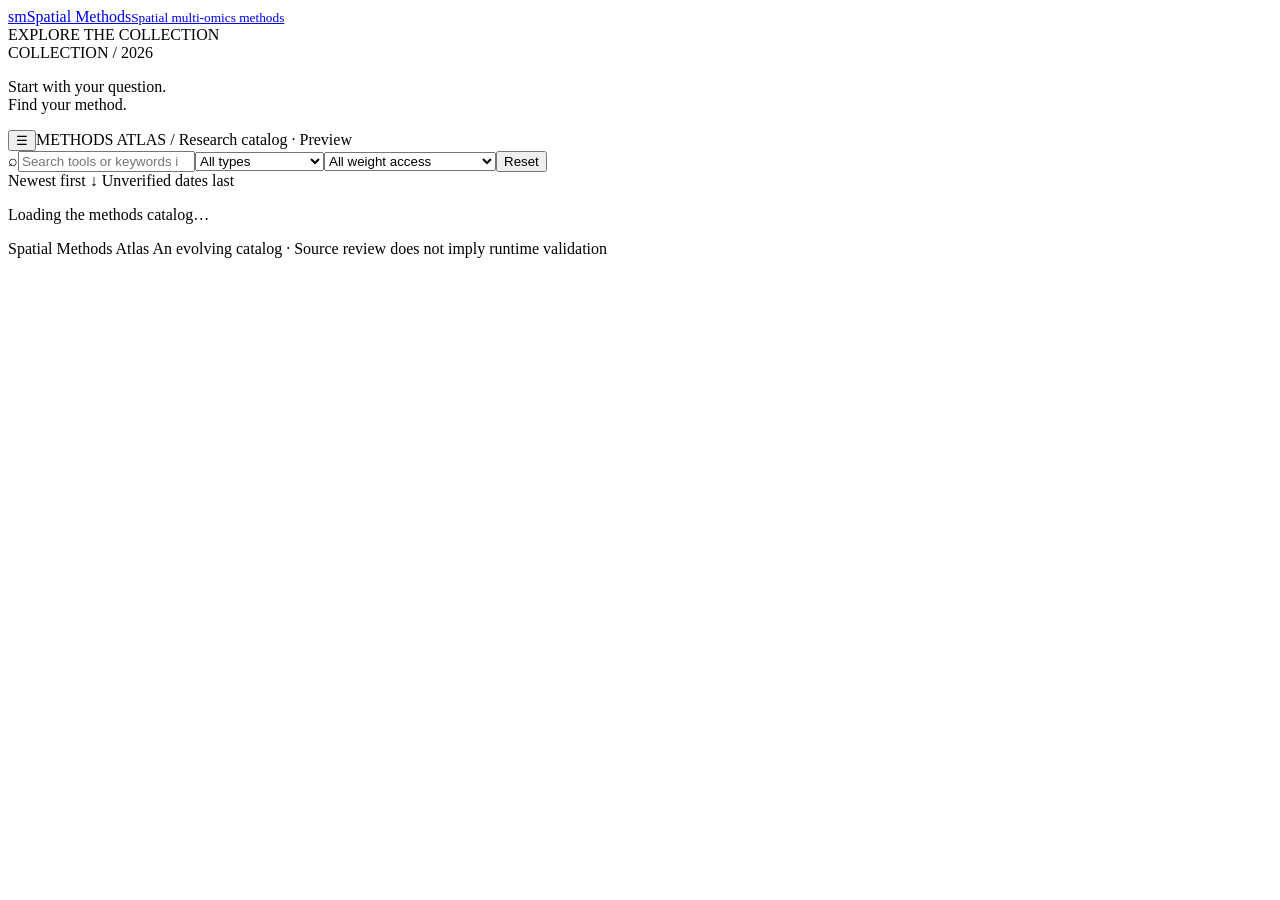
==== index.html @ 0f627b24 "Publish Spatial Methods Atlas" ====
<!doctype html><html lang="en"><head><meta charset="utf-8"><meta name="viewport" content="width=device-width,initial-scale=1"><title>Spatial Methods Atlas</title><meta name="description" content="Explore spatial multi-omics tools and foundation models by analysis task."><link rel="icon" href="/spatial-methods-atlas-site/assets/favicon.svg"><link rel="stylesheet" href="/spatial-methods-atlas-site/assets/style.css"><script defer src="/spatial-methods-atlas-site/assets/app.js"></script><meta property="og:title" content="Spatial Methods Atlas"><meta property="og:description" content="Explore spatial multi-omics methods, tools and foundation models."><meta property="og:image" content="https://huxii2017.github.io/spatial-methods-atlas-site/assets/og.png"><meta name="twitter:card" content="summary_large_image"><meta name="twitter:title" content="Spatial Methods Atlas"><meta name="twitter:description" content="Explore spatial multi-omics methods, tools and foundation models."><meta name="twitter:image" content="https://huxii2017.github.io/spatial-methods-atlas-site/assets/og.png"></head><body><aside id="sidebar"><a class="brand" href="/spatial-methods-atlas-site/tools/foundations/"><span class="brand-mark">s<span>m</span></span><span>Spatial Methods<small>Spatial multi-omics methods</small></span></a><div class="nav-label">EXPLORE THE COLLECTION</div><nav id="modules" aria-label="Categories"></nav><div class="sidebar-bottom"><span class="mini-label">COLLECTION / 2026</span><p>Start with your question.<br>Find your method.</p><span id="total"></span></div></aside><div class="workspace"><header class="topbar"><button id="menu" aria-label="Toggle category navigation" aria-expanded="false">☰</button><span>METHODS ATLAS <span class="slash">/</span> <span id="breadcrumb"></span></span><span class="preview-badge">Research catalog · Preview</span></header><main id="main"><div id="heading"></div><div class="toolbar"><label class="search"><span aria-hidden="true">⌕</span><input id="search" type="search" placeholder="Search tools or keywords in this category…" aria-label="Search this category"></label><select id="kind" aria-label="Entry type"><option value="">All types</option><option value="foundation_model">Foundation model</option><option value="method">Method</option><option value="toolkit">Toolkit</option><option value="workflow">Workflow</option><option value="component">Component</option></select><select id="access" aria-label="Weight access"><option value="">All weight access</option><option value="direct">Direct access</option><option value="gated">Approval / terms required</option><option value="unknown">Unverified</option></select><button id="reset">Reset</button></div><div class="contents" id="sections" aria-label="On this page"></div><div class="results-bar"><span id="result-count" aria-live="polite"></span><span>Newest first ↓ <span class="muted">Unverified dates last</span></span></div><div id="cards"><p>Loading the methods catalog…</p></div><footer>Spatial Methods Atlas <span>An evolving catalog · Source review does not imply runtime validation</span></footer></main></div><dialog id="detail"><button class="close" aria-label="Close details">×</button><div id="detail-content"></div></dialog></body></html>
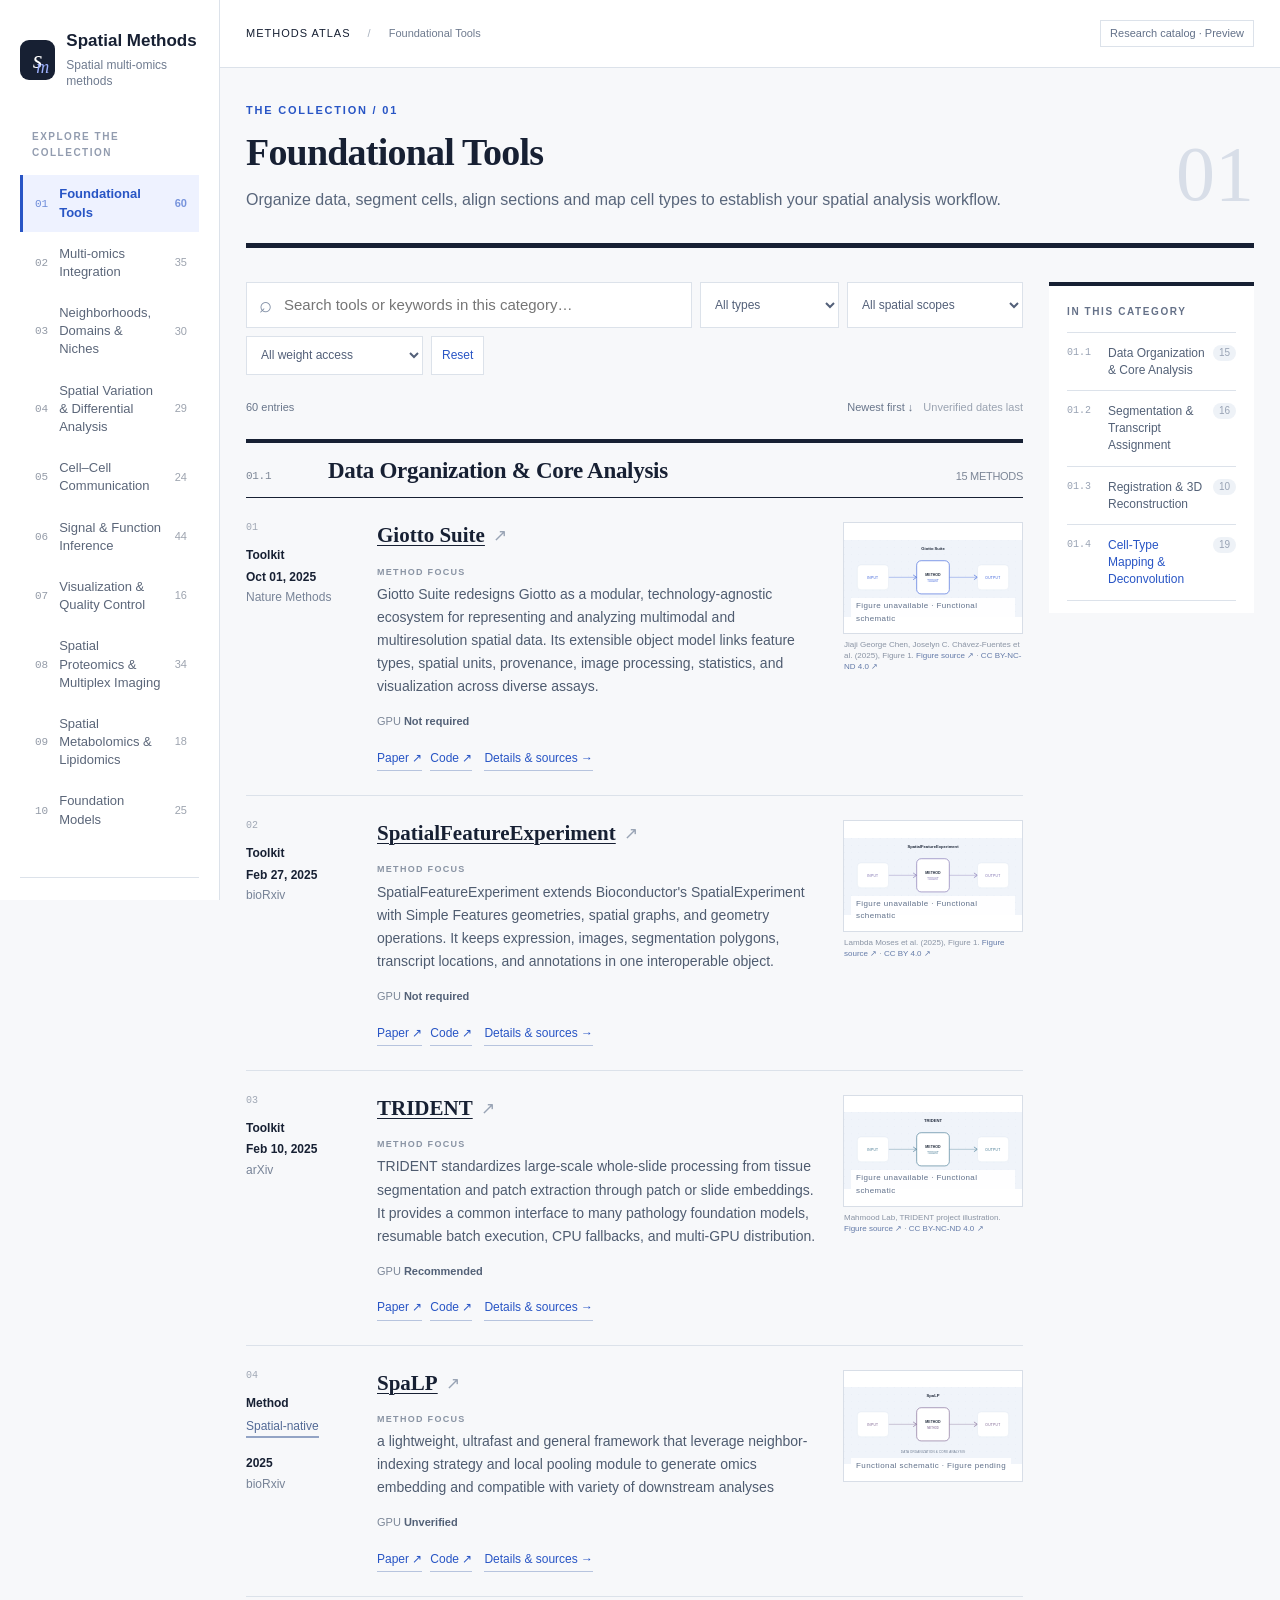
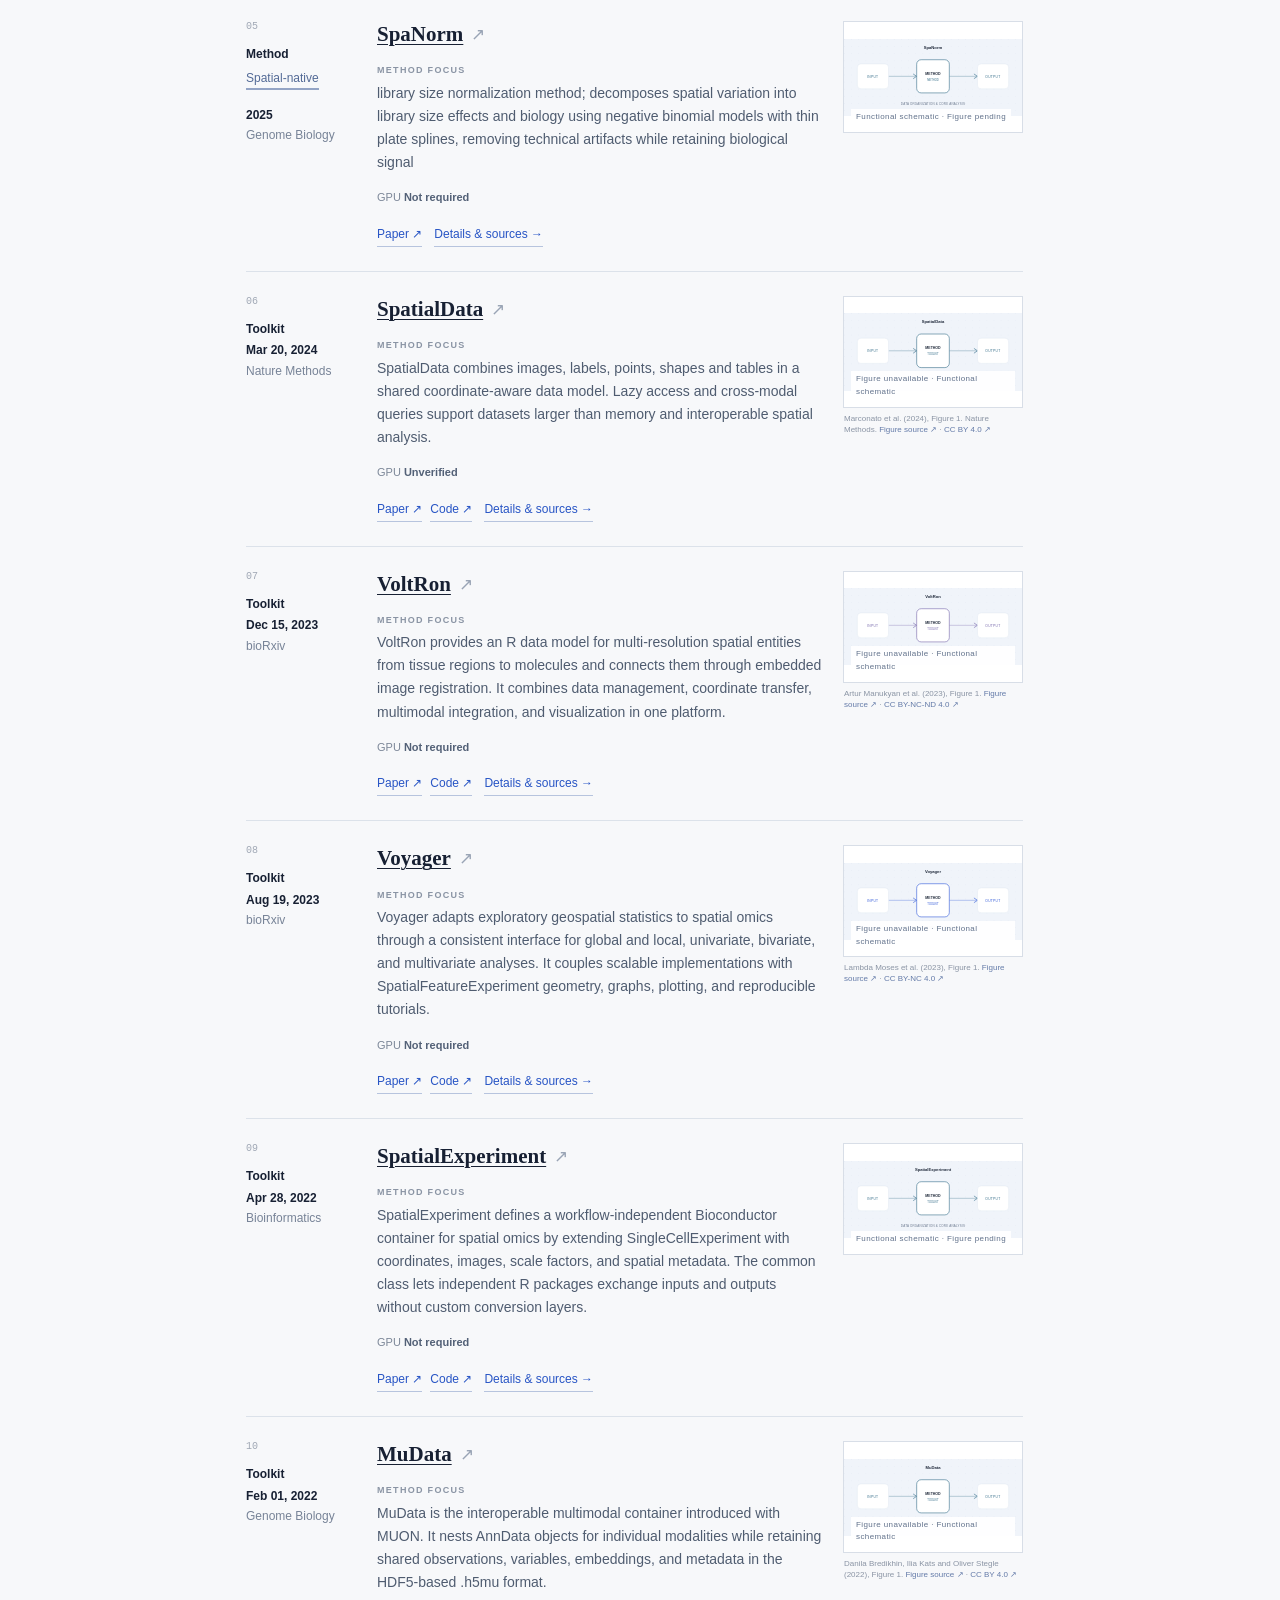
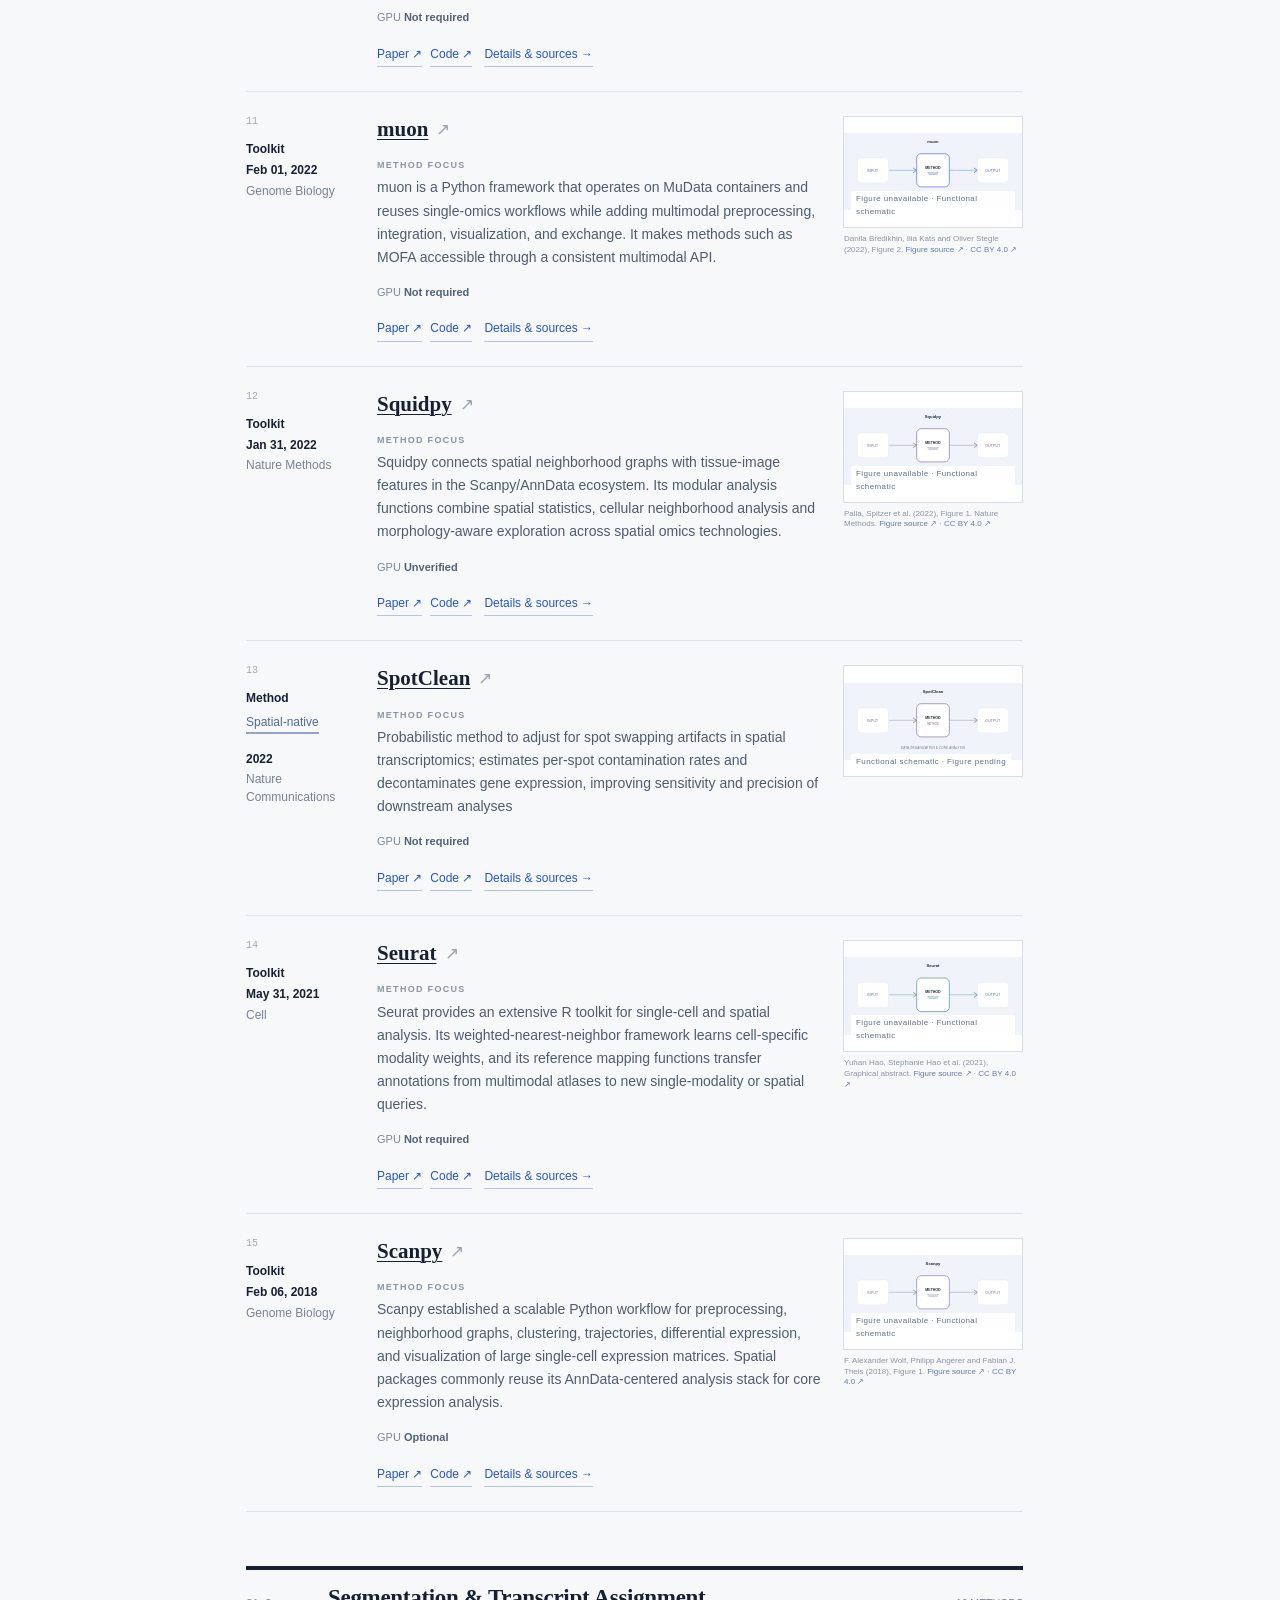
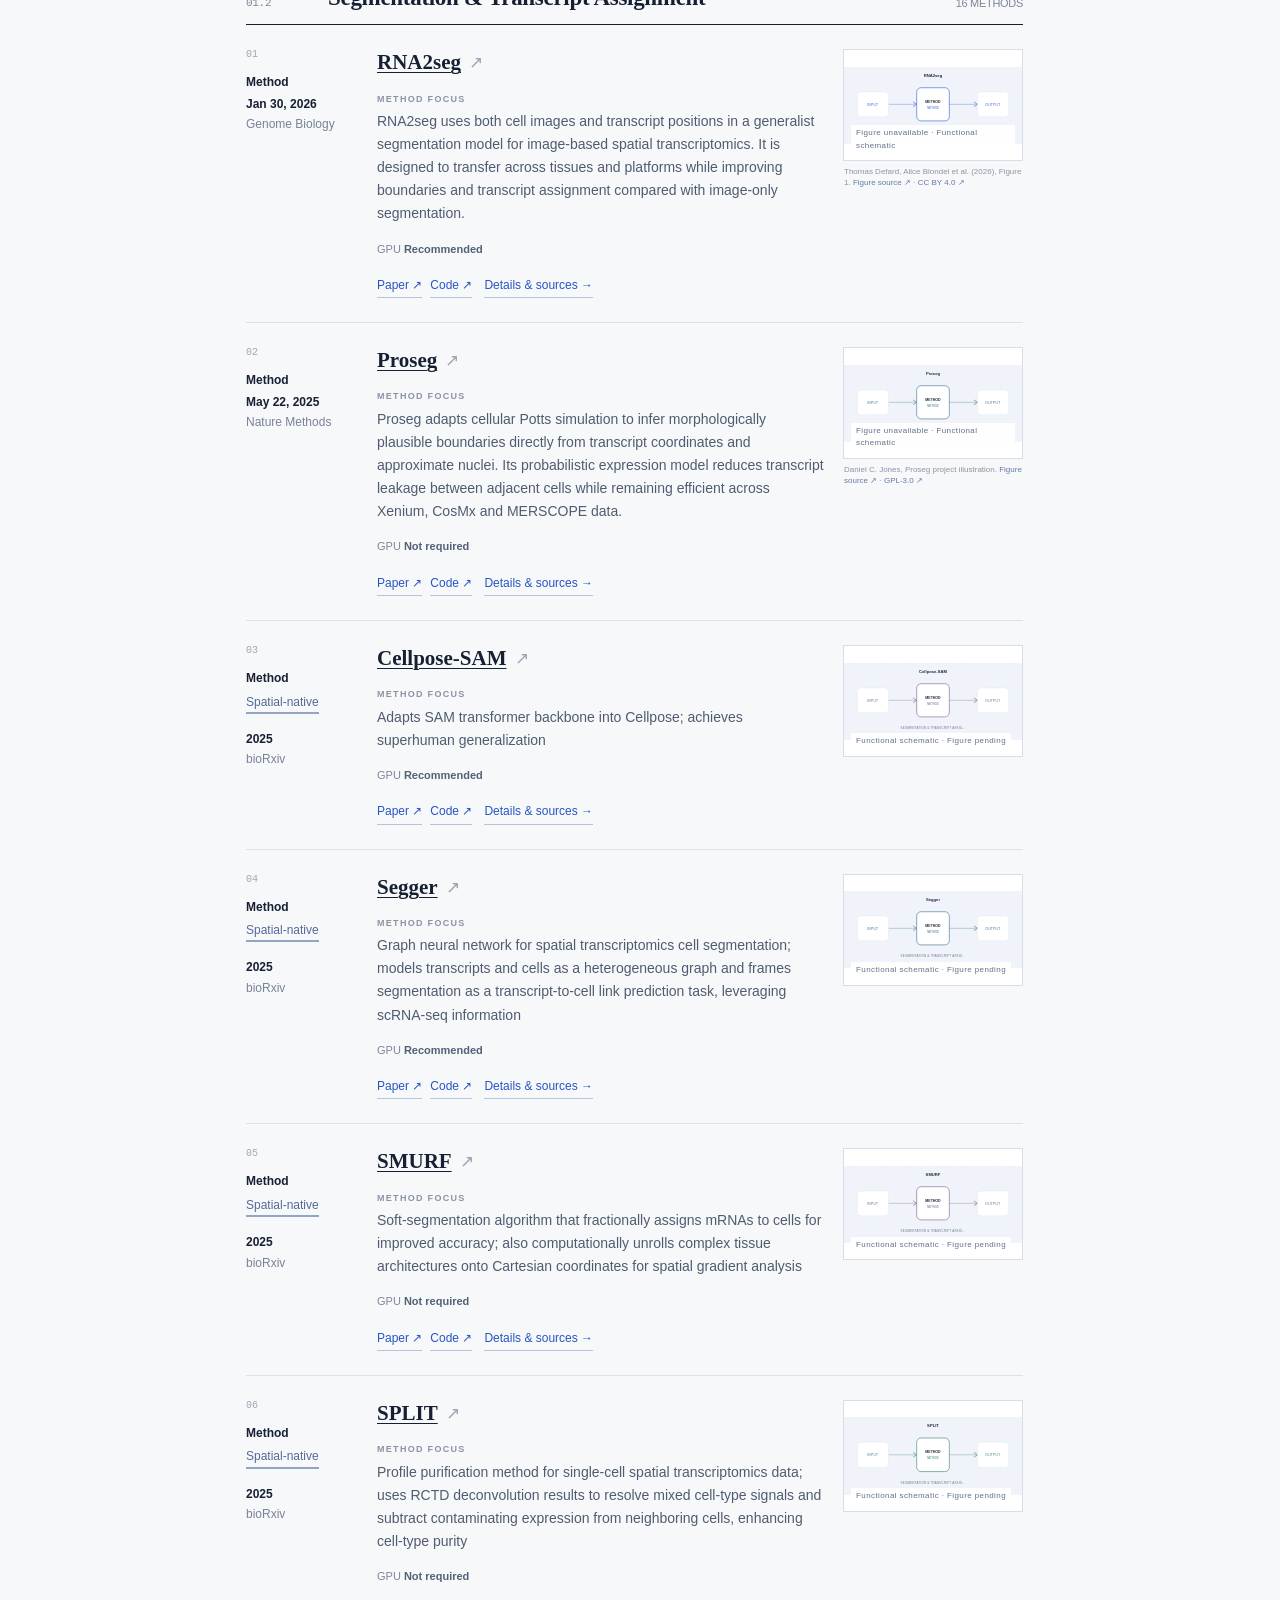
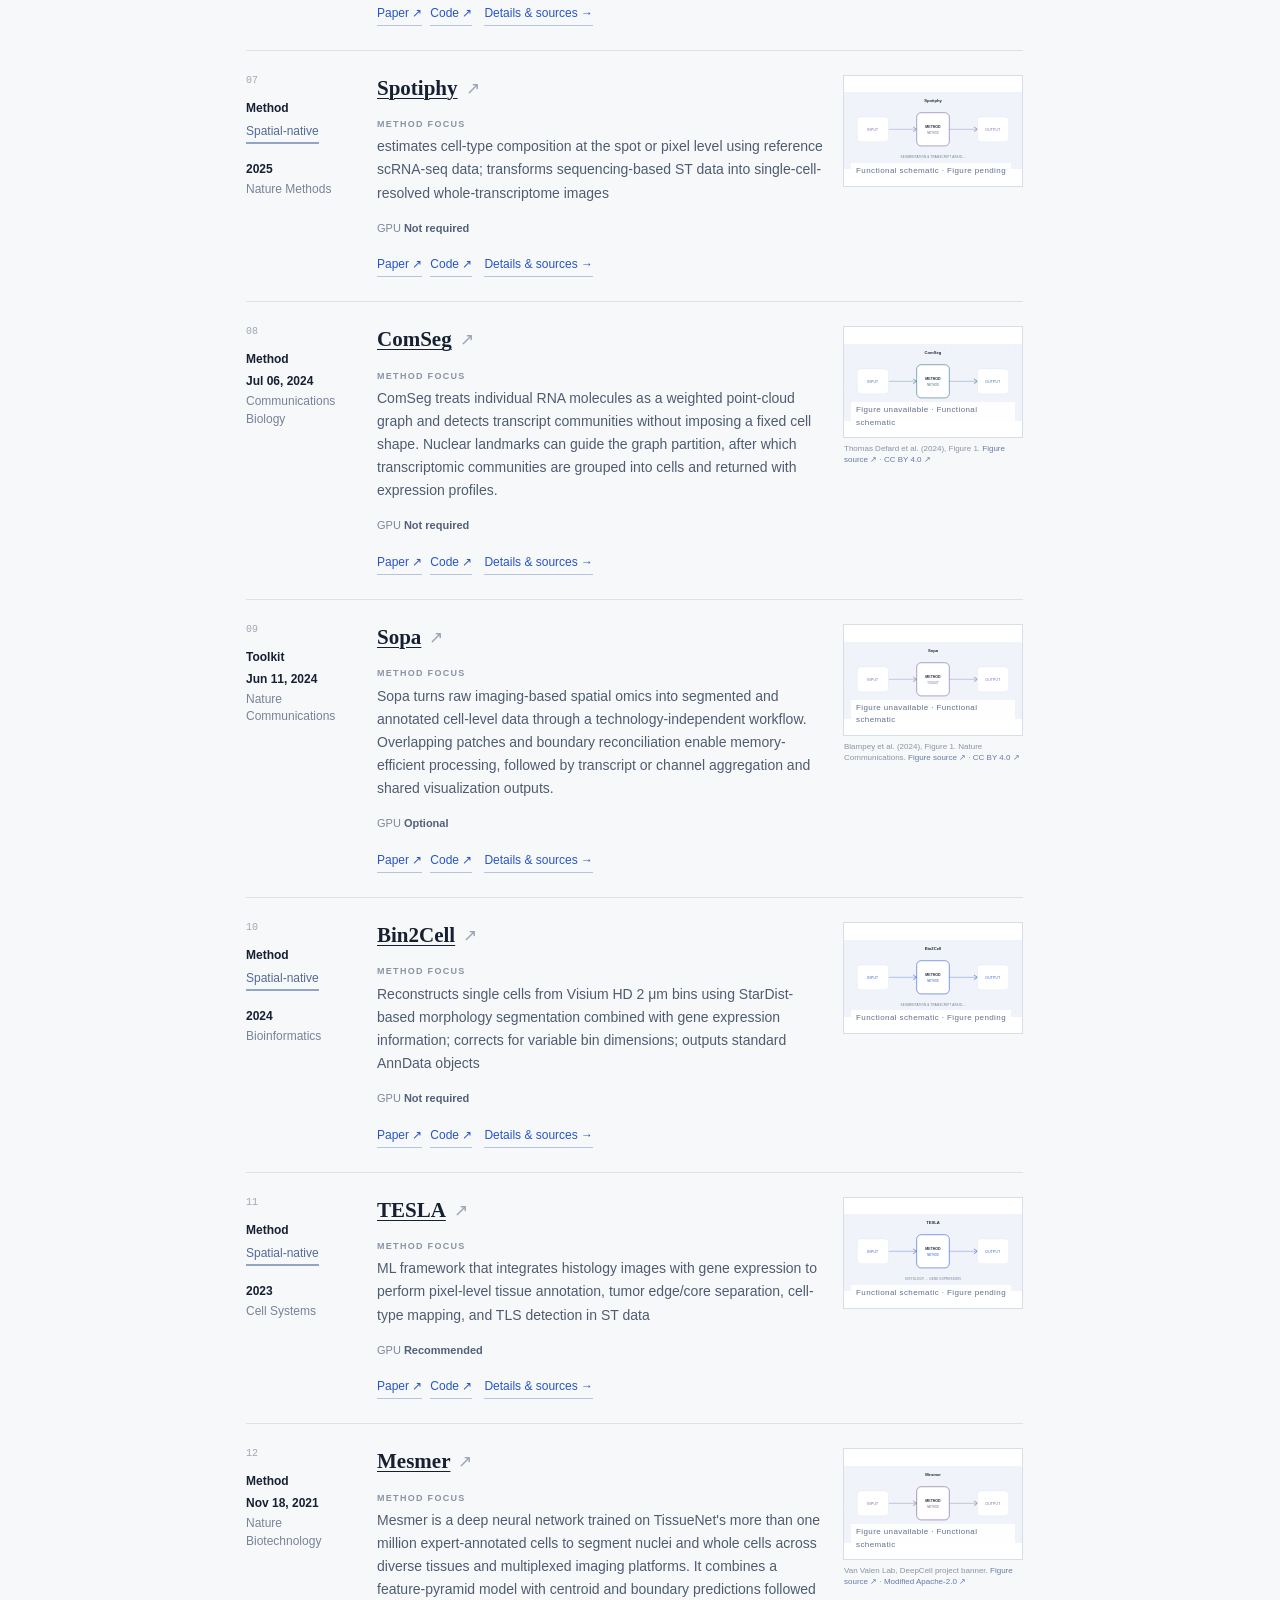
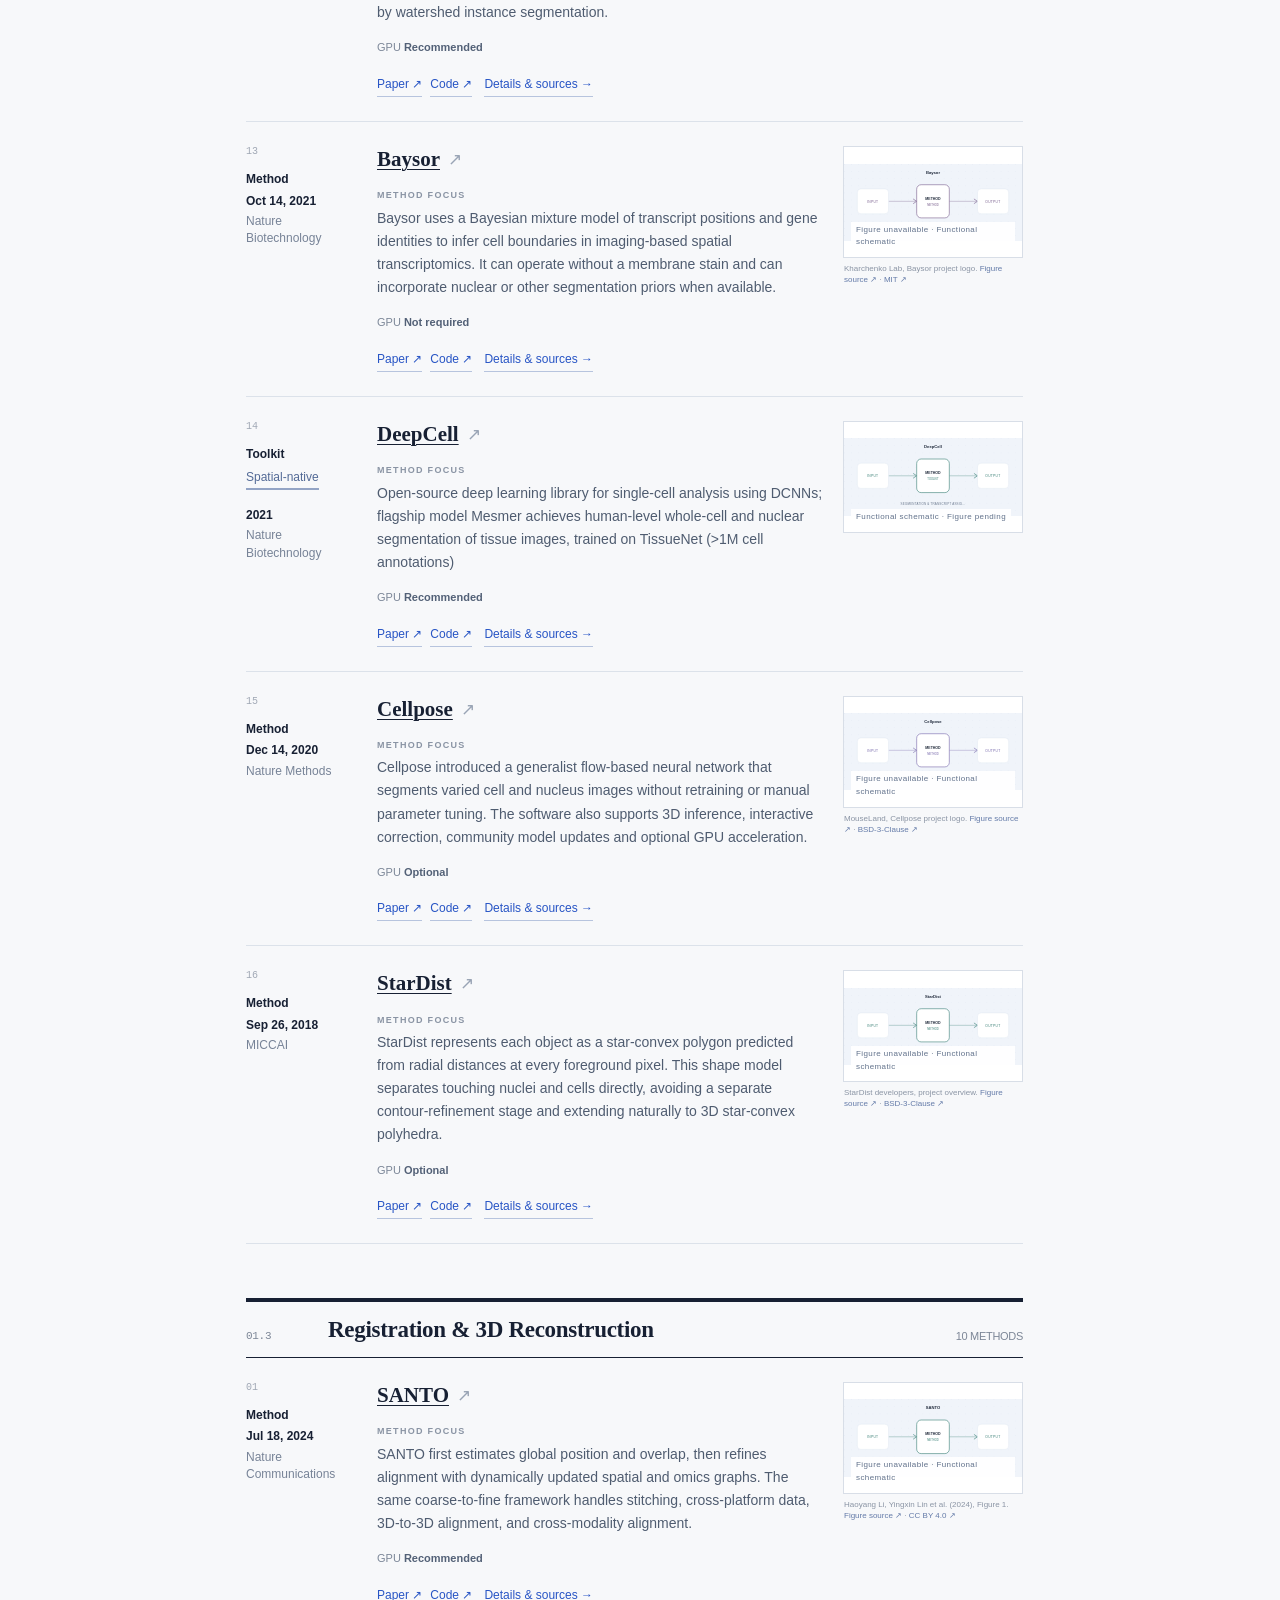
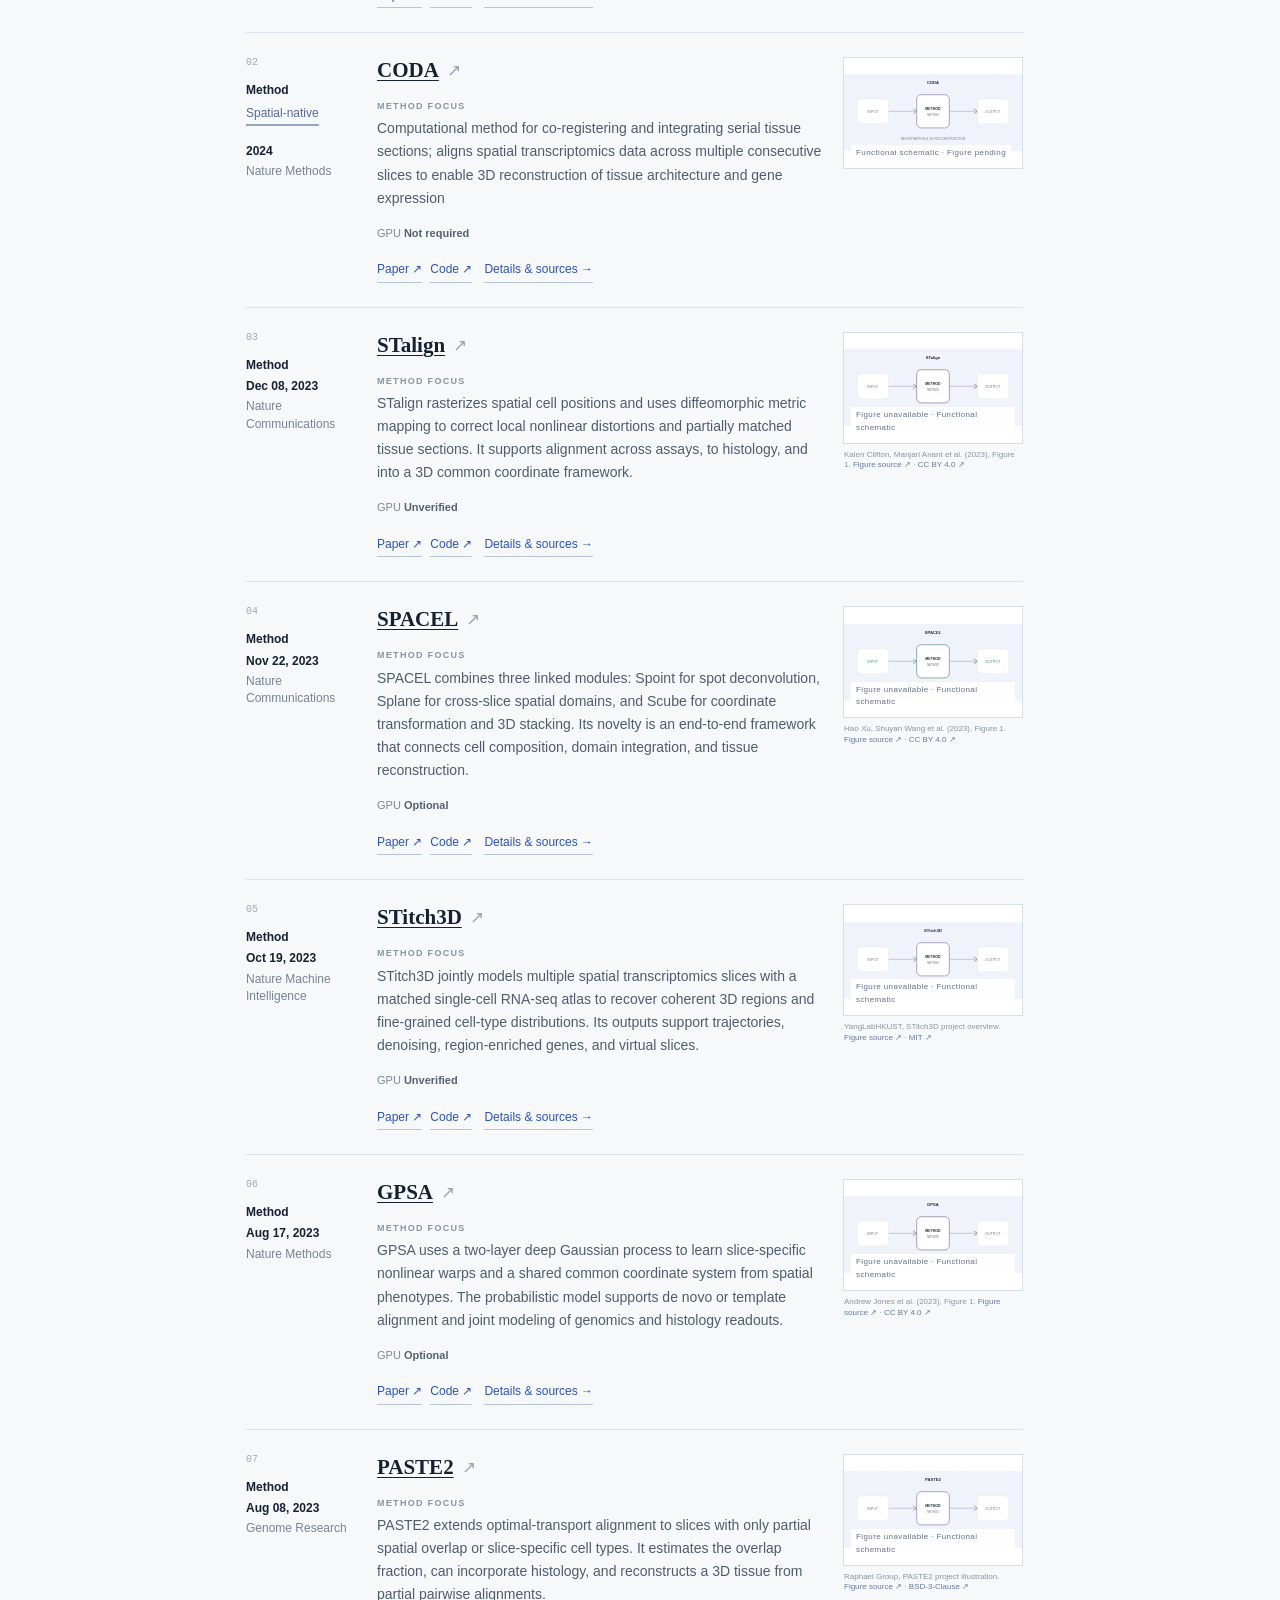
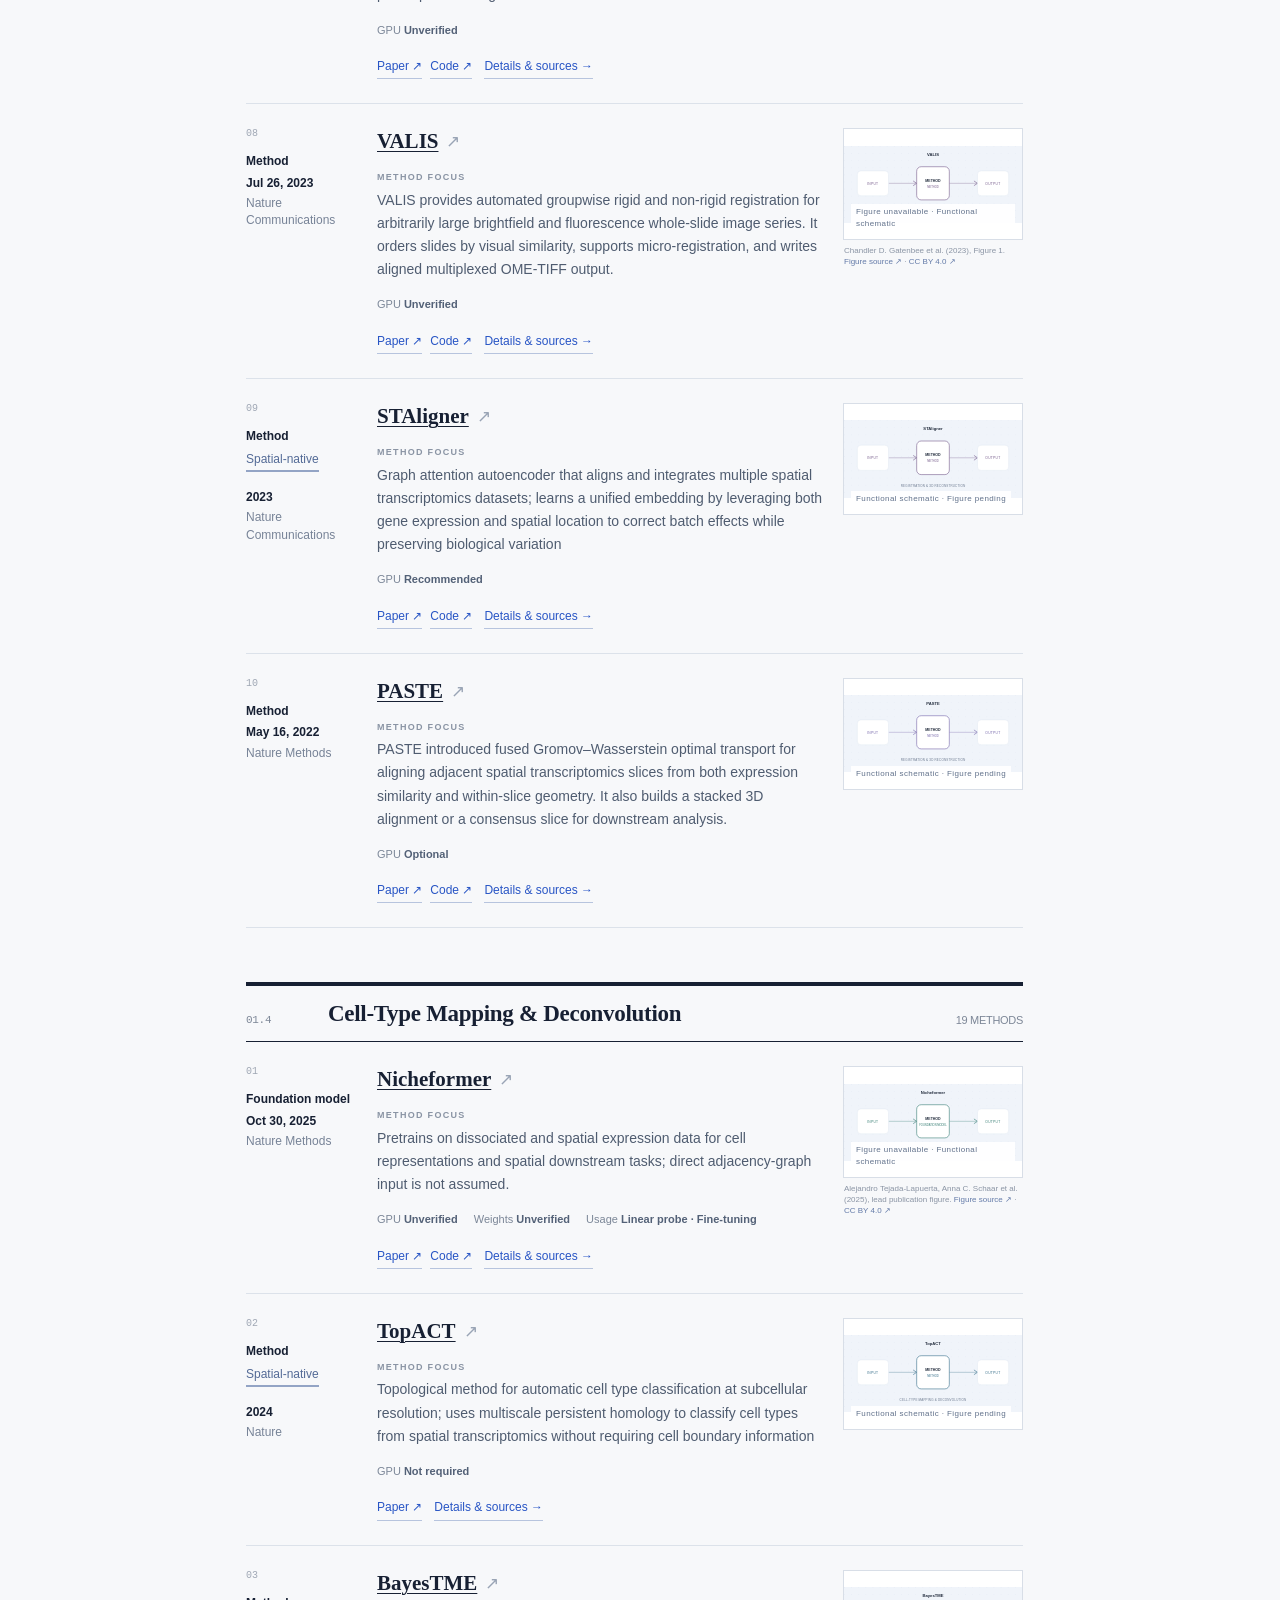
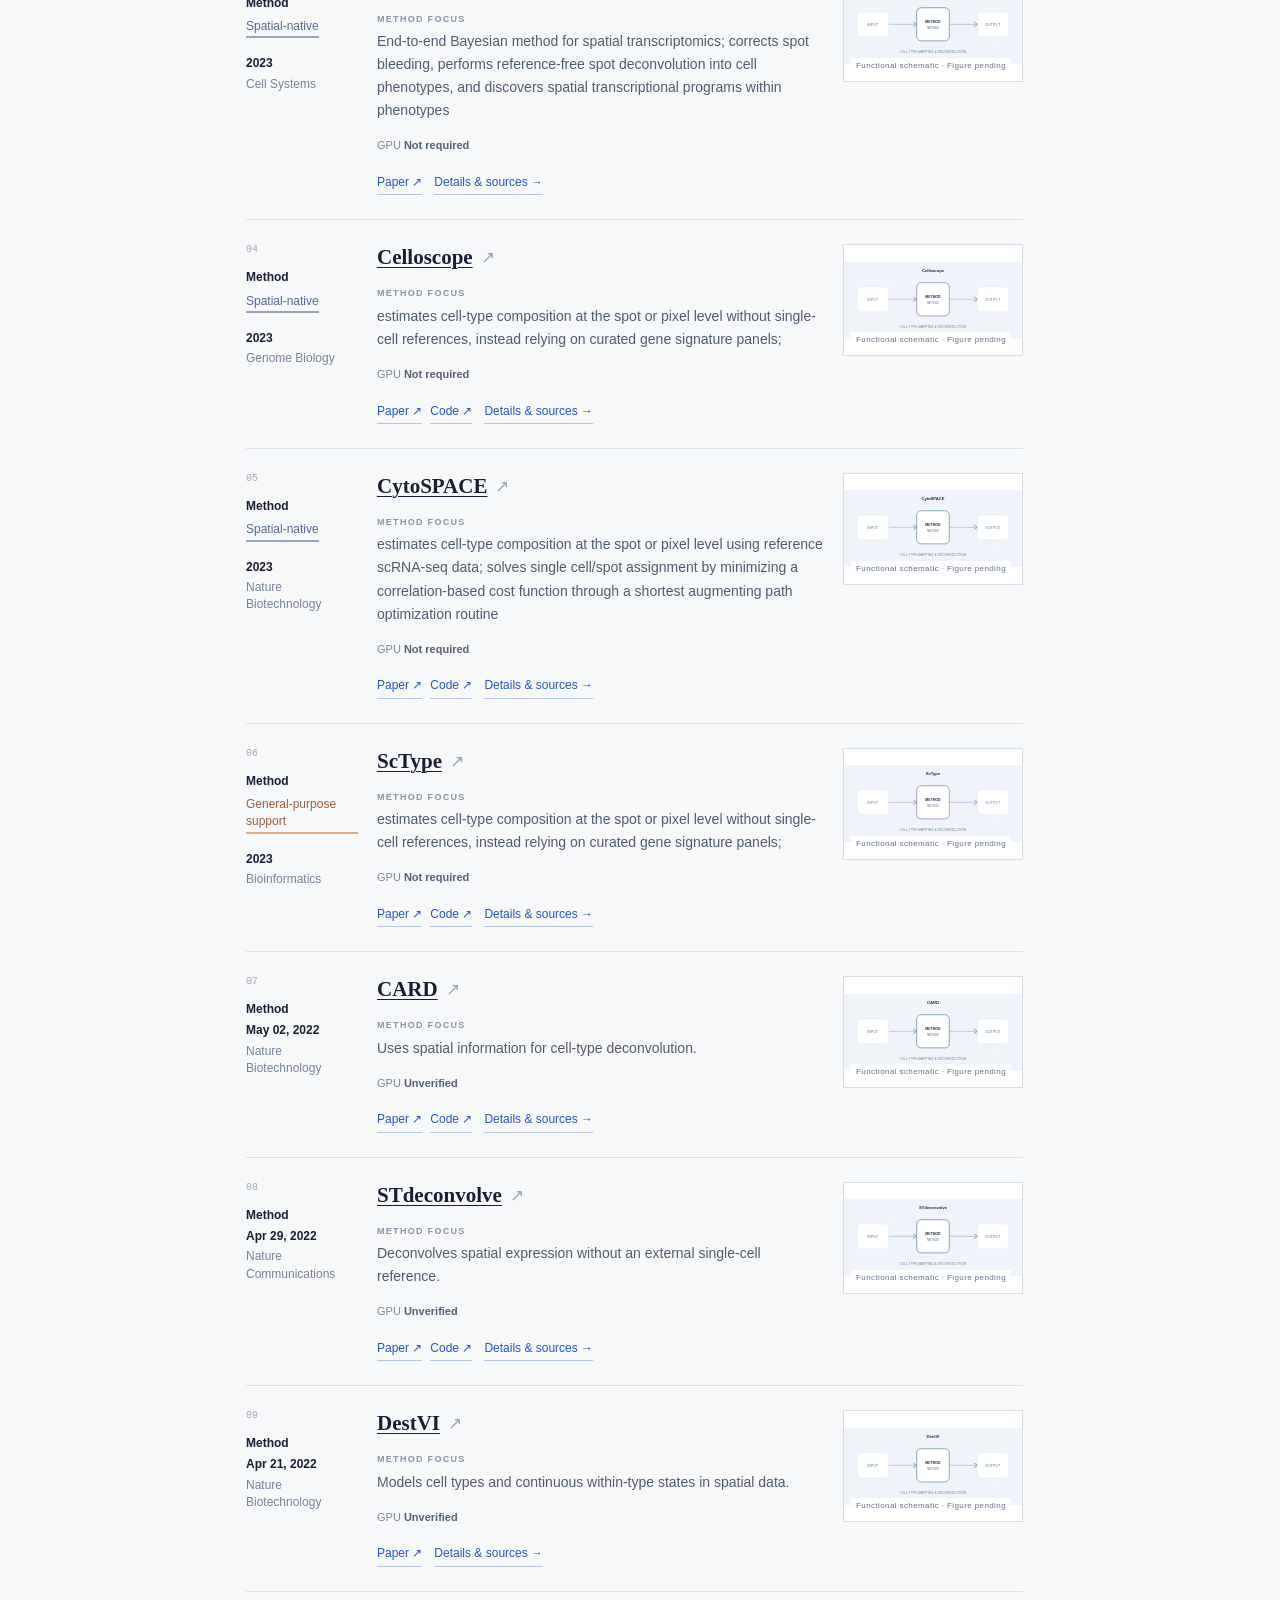
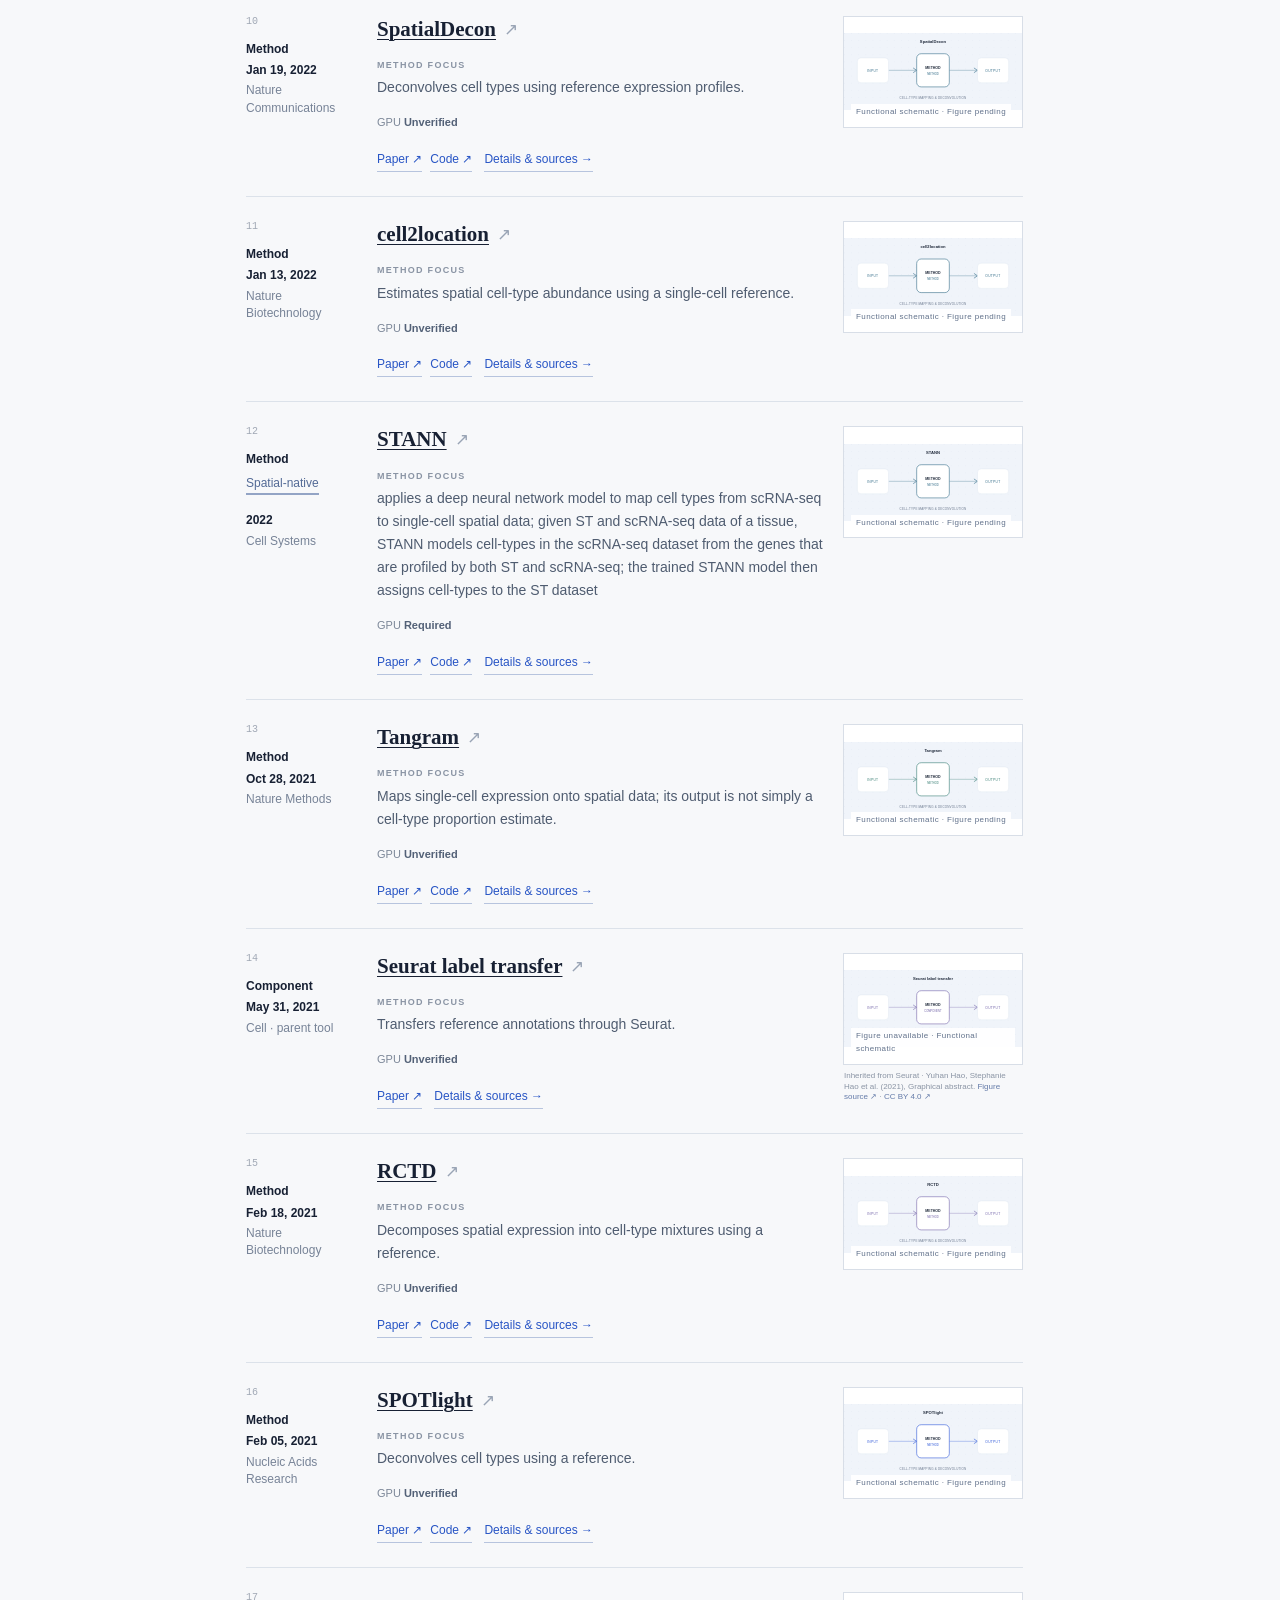
==== commit 013588d5: "Update generated methods atlas" ====
--- a/index.html
+++ b/index.html
@@ -1 +1,63 @@
-<!doctype html><html lang="en"><head><meta charset="utf-8"><meta name="viewport" content="width=device-width,initial-scale=1"><title>Spatial Methods Atlas</title><meta name="description" content="Explore spatial multi-omics tools and foundation models by analysis task."><link rel="icon" href="/spatial-methods-atlas-site/assets/favicon.svg"><link rel="stylesheet" href="/spatial-methods-atlas-site/assets/style.css"><script defer src="/spatial-methods-atlas-site/assets/app.js"></script><meta property="og:title" content="Spatial Methods Atlas"><meta property="og:description" content="Explore spatial multi-omics methods, tools and foundation models."><meta property="og:image" content="https://huxii2017.github.io/spatial-methods-atlas-site/assets/og.png"><meta name="twitter:card" content="summary_large_image"><meta name="twitter:title" content="Spatial Methods Atlas"><meta name="twitter:description" content="Explore spatial multi-omics methods, tools and foundation models."><meta name="twitter:image" content="https://huxii2017.github.io/spatial-methods-atlas-site/assets/og.png"></head><body><aside id="sidebar"><a class="brand" href="/spatial-methods-atlas-site/tools/foundations/"><span class="brand-mark">s<span>m</span></span><span>Spatial Methods<small>Spatial multi-omics methods</small></span></a><div class="nav-label">EXPLORE THE COLLECTION</div><nav id="modules" aria-label="Categories"></nav><div class="sidebar-bottom"><span class="mini-label">COLLECTION / 2026</span><p>Start with your question.<br>Find your method.</p><span id="total"></span></div></aside><div class="workspace"><header class="topbar"><button id="menu" aria-label="Toggle category navigation" aria-expanded="false">☰</button><span>METHODS ATLAS <span class="slash">/</span> <span id="breadcrumb"></span></span><span class="preview-badge">Research catalog · Preview</span></header><main id="main"><div id="heading"></div><div class="toolbar"><label class="search"><span aria-hidden="true">⌕</span><input id="search" type="search" placeholder="Search tools or keywords in this category…" aria-label="Search this category"></label><select id="kind" aria-label="Entry type"><option value="">All types</option><option value="foundation_model">Foundation model</option><option value="method">Method</option><option value="toolkit">Toolkit</option><option value="workflow">Workflow</option><option value="component">Component</option></select><select id="access" aria-label="Weight access"><option value="">All weight access</option><option value="direct">Direct access</option><option value="gated">Approval / terms required</option><option value="unknown">Unverified</option></select><button id="reset">Reset</button></div><div class="contents" id="sections" aria-label="On this page"></div><div class="results-bar"><span id="result-count" aria-live="polite"></span><span>Newest first ↓ <span class="muted">Unverified dates last</span></span></div><div id="cards"><p>Loading the methods catalog…</p></div><footer>Spatial Methods Atlas <span>An evolving catalog · Source review does not imply runtime validation</span></footer></main></div><dialog id="detail"><button class="close" aria-label="Close details">×</button><div id="detail-content"></div></dialog></body></html>
+<!doctype html>
+<html lang="en">
+<head>
+  <meta charset="utf-8">
+  <meta name="viewport" content="width=device-width,initial-scale=1">
+  <title>Spatial Methods Atlas</title>
+  <meta name="description" content="Explore spatial multi-omics tools and foundation models by analysis task.">
+  <link rel="icon" href="/assets/favicon.svg">
+  <link rel="stylesheet" href="/assets/style.css">
+  <script defer src="/assets/app.js"></script>
+  <meta property="og:title" content="Spatial Methods Atlas">
+  <meta property="og:description" content="Explore spatial multi-omics methods, tools and foundation models.">
+  <meta property="og:image" content="https://spatial-methods-atlas.huxii2017.chatgpt.site/assets/og.png">
+  <meta name="twitter:card" content="summary_large_image">
+  <meta name="twitter:title" content="Spatial Methods Atlas">
+  <meta name="twitter:description" content="Explore spatial multi-omics methods, tools and foundation models.">
+  <meta name="twitter:image" content="https://spatial-methods-atlas.huxii2017.chatgpt.site/assets/og.png">
+</head>
+<body>
+  <aside id="sidebar">
+    <a class="brand" href="/tools/foundations/">
+      <span class="brand-mark">s<span>m</span></span>
+      <span>Spatial Methods<small>Spatial multi-omics methods</small></span>
+    </a>
+    <div class="nav-label">EXPLORE THE COLLECTION</div>
+    <nav id="modules" aria-label="Categories"></nav>
+    <div class="sidebar-bottom">
+      <span class="mini-label">COLLECTION / 2026</span>
+      <p>Start with your question.<br>Find your method.</p>
+      <span id="total"></span>
+    </div>
+  </aside>
+  <div class="workspace">
+    <header class="topbar">
+      <button id="menu" aria-label="Toggle category navigation" aria-expanded="false">☰</button>
+      <span>METHODS ATLAS <span class="slash">/</span> <span id="breadcrumb"></span></span>
+      <span class="preview-badge">Research catalog · Preview</span>
+    </header>
+    <main id="main">
+      <div id="heading"></div>
+      <div class="catalog-layout">
+        <div class="catalog-column">
+          <div class="toolbar">
+            <label class="search"><span aria-hidden="true">⌕</span><input id="search" type="search" placeholder="Search tools or keywords in this category…" aria-label="Search this category"></label>
+            <select id="kind" aria-label="Entry type"><option value="">All types</option><option value="foundation_model">Foundation model</option><option value="method">Method</option><option value="toolkit">Toolkit</option><option value="workflow">Workflow</option><option value="component">Component</option></select>
+            <select id="scope" aria-label="Spatial scope"><option value="">All spatial scopes</option><option value="direct">Spatial-native</option><option value="support">General-purpose support</option><option value="unknown">Scope unverified</option></select>
+            <select id="access" aria-label="Weight access"><option value="">All weight access</option><option value="direct">Direct access</option><option value="gated">Approval / terms required</option><option value="unknown">Unverified</option></select>
+            <button id="reset">Reset</button>
+          </div>
+          <div class="results-bar"><span id="result-count" aria-live="polite"></span><span>Newest first ↓ <span class="muted">Unverified dates last</span></span></div>
+          <div id="cards"><p>Loading the methods catalog…</p></div>
+        </div>
+        <aside class="section-directory" aria-label="Sections in this category">
+          <div class="directory-kicker">IN THIS CATEGORY</div>
+          <div class="contents" id="sections"></div>
+        </aside>
+      </div>
+      <footer>Spatial Methods Atlas <span>An evolving catalog · Source review does not imply runtime validation</span></footer>
+    </main>
+  </div>
+  <dialog id="detail"><button class="close" aria-label="Close details">×</button><div id="detail-content"></div></dialog>
+</body>
+</html>
--- a/assets/style.css
+++ b/assets/style.css
@@ -0,0 +1,53 @@
+:root{
+  --ink:#172033;--muted:#6f7b8f;--line:#dce2ea;--soft:#eef2f7;--bg:#f7f8fa;
+  --blue:#2855c5;--orange:#b84a19;--nav:252px;--directory:230px
+}
+*{box-sizing:border-box}
+html{scroll-behavior:smooth;scroll-padding-top:100px}
+body{margin:0;background:var(--bg);color:var(--ink);font:15px/1.6 -apple-system,BlinkMacSystemFont,"Segoe UI",sans-serif}
+a{color:inherit;text-decoration:none}button,input,select{font:inherit}button,a,select{touch-action:manipulation}
+button{cursor:pointer}button:focus-visible,a:focus-visible,input:focus-visible,select:focus-visible{outline:3px solid #7697ff;outline-offset:3px}
+
+#sidebar{position:fixed;inset:0 auto 0 0;width:var(--nav);background:#fff;border-right:1px solid var(--line);padding:30px 20px;display:flex;flex-direction:column;z-index:30;overflow-y:auto}
+.brand{display:flex;gap:11px;align-items:center;font-size:17px;font-weight:760;line-height:1.35}.brand small{display:block;font-size:12px;font-weight:400;color:var(--muted);margin-top:4px}
+.brand-mark{background:var(--ink);border-radius:9px;width:40px;height:40px;display:grid;place-content:center;font:italic 25px Georgia;color:#fff;position:relative}.brand-mark span{color:#9eb2ff;position:absolute;right:6px;bottom:2px;font-size:18px}
+.nav-label,.mini-label{font-size:10px;letter-spacing:1.5px;color:#929caf;font-weight:700}.nav-label{margin:40px 12px 14px}
+nav{display:grid;gap:3px}nav a{display:flex;gap:11px;align-items:center;padding:10px 12px;border-left:3px solid transparent;font-size:13px;color:#5b6679;line-height:1.4}nav a:hover{background:#f5f7fb}nav a.active{border-left-color:var(--blue);background:#eef2ff;color:var(--blue);font-weight:680}nav .num{font:11px ui-monospace,monospace;opacity:.65}nav .count{margin-left:auto;font-size:11px;opacity:.6}
+.sidebar-bottom{margin-top:38px;padding:22px 12px 0;border-top:1px solid var(--line);font-size:12px;color:var(--muted)}.sidebar-bottom p{font:17px/1.45 Georgia,serif;color:#47546b}
+
+.workspace{margin-left:var(--nav)}
+.topbar{height:68px;padding:0 38px;border-bottom:1px solid var(--line);display:flex;align-items:center;justify-content:space-between;background:#ffffffeb;font-size:11px;letter-spacing:1px;position:sticky;top:0;z-index:20;backdrop-filter:blur(8px)}
+.slash{margin:0 13px;color:#a8b1be}#breadcrumb{letter-spacing:0;color:var(--muted)}.preview-badge{font-size:11px;letter-spacing:0;border:1px solid var(--line);padding:4px 9px;color:#637189}
+#main{max-width:1700px;margin:auto;padding:46px 42px 20px}
+.eyebrow{color:var(--blue);font-size:11px;letter-spacing:1.8px;font-weight:700}.page-heading{display:flex;justify-content:space-between;align-items:end;gap:20px;margin-bottom:34px;padding-bottom:30px;border-bottom:5px solid var(--ink)}
+h1{font:650 38px/1.2 Georgia,serif;letter-spacing:-.8px;margin:10px 0 12px;max-width:850px}.page-description{color:#59667b;margin:0;max-width:780px;font-size:16px}.page-number{font:78px/1 Georgia,serif;color:#d8dee8}
+
+.catalog-layout{display:grid;grid-template-columns:minmax(0,1fr) var(--directory);gap:38px;align-items:start}.catalog-column{min-width:0}
+.section-directory{position:sticky;top:94px;border-top:4px solid var(--ink);background:#fff;padding:18px 18px 12px}.directory-kicker{font-size:10px;letter-spacing:1.6px;font-weight:750;color:#657188;padding-bottom:12px;border-bottom:1px solid var(--line)}
+.contents{display:grid}.contents a{display:grid;grid-template-columns:34px minmax(0,1fr) auto;gap:7px;align-items:start;padding:12px 0;border-bottom:1px solid var(--line);font-size:12px;line-height:1.4;color:#536177}.contents a:hover,.contents a.active{color:var(--blue)}.contents .directory-number{font:10px ui-monospace,monospace;color:#99a3b4;padding-top:2px}.contents .directory-count{font-size:10px;color:#9aa4b5;background:var(--soft);padding:1px 6px;border-radius:10px}
+
+.toolbar{display:flex;gap:8px;flex-wrap:wrap;margin-bottom:14px}.search{display:flex;gap:10px;align-items:center;background:#fff;border:1px solid var(--line);flex:1 1 300px;padding:9px 12px}.search>span{font-size:22px;line-height:1;color:#8290a6}.search input{border:0;outline:0;background:none;width:100%;min-width:0}
+select,#reset{border:1px solid var(--line);background:#fff;color:#536079;padding:9px 10px;font-size:12px}#reset{color:var(--blue)}
+.results-bar{display:flex;justify-content:space-between;gap:15px;font-size:11px;color:#68758a;padding:10px 0 22px}.muted{color:#9aa3b1;margin-left:7px}
+
+.section{margin-bottom:54px}.section-title{display:grid;grid-template-columns:64px minmax(0,1fr) auto;align-items:end;gap:18px;margin:0;padding:14px 0 12px;border-top:4px solid var(--ink);border-bottom:1px solid var(--ink);font:650 23px/1.25 Georgia,serif;letter-spacing:-.3px}.section-title .index{font:11px ui-monospace,monospace;color:#7d8797;padding-bottom:3px}.section-title .n{font:11px -apple-system,BlinkMacSystemFont,"Segoe UI",sans-serif;color:#7d8797;padding-bottom:3px}
+.grid{display:block}
+
+.card{display:grid;grid-template-columns:132px minmax(0,1fr) 220px;gap:26px;padding:24px 0;border-bottom:1px solid var(--line);background:transparent;align-items:start}.card:hover .title-button{color:var(--blue)}
+.record-meta{font-size:12px;line-height:1.45;color:#5f6b7e}.record-rank{display:block;font:10px ui-monospace,monospace;color:#a0a8b5;margin-bottom:14px}.meta-kind{font-weight:750;color:var(--ink);margin-bottom:4px}.meta-scope{display:inline-block;margin:2px 0 13px;padding-bottom:1px;border-bottom:2px solid #93a4c5;color:#536a96}.meta-scope.support{color:#946240;border-color:#d7ae8c}.meta-date{color:var(--ink);font-weight:600;margin-top:4px}.meta-venue{margin-top:3px;color:#778397}.meta-pending{color:#9a7a65;font-style:italic}
+.record-main{min-width:0}.card-title{display:flex;gap:8px;align-items:start}.title-button{padding:0;border:0;background:none;text-align:left;color:var(--ink);font:650 24px/1.25 Georgia,serif;text-decoration:underline;text-decoration-thickness:1px;text-underline-offset:3px;overflow-wrap:anywhere;transition:color .15s}.arrow{color:#99a4b5;font-size:17px}
+.summary-label{font-size:9px;letter-spacing:1.3px;font-weight:750;color:#8a94a4;margin:15px 0 4px}.summary{font-size:14px;color:#4f5c70;line-height:1.65;margin:0;max-width:850px}
+.record-facts{display:flex;gap:7px 16px;flex-wrap:wrap;margin-top:15px;font-size:11px;color:#7b8697}.record-facts strong{font-weight:650;color:#536177}.record-actions{display:flex;align-items:center;gap:8px;flex-wrap:wrap;margin-top:16px}.record-actions a,.record-actions button{border:0;border-bottom:1px solid #b7c4de;background:transparent;color:var(--blue);padding:2px 0;font-size:12px}.record-actions button{margin-left:4px}
+.record-visual{margin:0;min-width:0}.art{height:132px;background:#eef2f7;position:relative;overflow:hidden;border:1px solid #d8dee7;display:block}.art img{height:100%;width:100%;object-fit:contain;background:#fff}.art-label{position:absolute;inset:auto 7px 6px 7px;width:max-content;max-width:calc(100% - 14px);color:#61718b;font-size:8px;background:#fffffff0;padding:2px 5px;letter-spacing:.4px}.image-credit{font-size:8px;line-height:1.35;color:#8a94a4;padding:6px 1px 0}.image-credit a{color:#637aa8}.image-credit span{display:none}
+.tag{font-size:11px;color:#72829a;border:1px solid #e0e6ef;background:#f8faff;border-radius:3px;padding:2px 6px}.tag.blue{color:#4665b4;background:#f0f4ff;border-color:#e1e8ff}.tags{display:flex;gap:6px;flex-wrap:wrap;margin-top:auto}
+.empty{padding:42px;text-align:center;border-bottom:1px solid var(--line);color:#7a879c}
+footer{border-top:1px solid var(--line);display:flex;justify-content:space-between;padding:24px 0;color:#8d98aa;font-size:11px}
+
+dialog{border:1px solid var(--line);border-radius:10px;width:min(830px,94vw);max-height:90vh;padding:34px;color:var(--ink);box-shadow:0 25px 100px #18244033}dialog::backdrop{background:#15213775;backdrop-filter:blur(3px)}.close{position:sticky;float:right;top:0;border:0;background:#eef2f8;border-radius:50%;width:32px;height:32px;font-size:22px;z-index:2}dialog h2{margin:4px 0;font:650 30px/1.2 Georgia,serif}dialog h3{font-size:16px;margin:26px 0 10px}dialog p{color:#68768c}dialog .detail-section{padding:16px;background:#f7f9fc;border:1px solid var(--line);border-radius:6px;margin:10px 0}dialog a{color:var(--blue);overflow-wrap:anywhere}dialog table{border-collapse:collapse;width:100%;font-size:13px}dialog th,dialog td{text-align:left;border-bottom:1px solid var(--line);padding:9px 6px;vertical-align:top}dialog small{color:var(--muted)}.evidence{margin:10px 0;padding-bottom:12px;border-bottom:1px solid var(--line);font-size:13px}.evidence p{margin:4px 0}.table-wrap{overflow-x:auto}.detail-links{display:flex;gap:10px;flex-wrap:wrap}.detail-links a{border:1px solid var(--line);padding:5px 10px;border-radius:4px;font-size:13px}.detail-figure{width:100%;height:auto;background:#fff}
+#menu{display:none}
+
+@media(max-width:1280px){:root{--nav:220px;--directory:205px}.catalog-layout{gap:26px}#main{padding:34px 26px}.topbar{padding:0 26px}.card{grid-template-columns:112px minmax(0,1fr) 180px;gap:19px}.title-button{font-size:21px}.art{height:112px}}
+@media(max-width:1000px){.catalog-layout{grid-template-columns:1fr}.section-directory{position:static;order:-1;padding:15px 16px}.contents{grid-template-columns:repeat(2,minmax(0,1fr))}.contents a:nth-last-child(1):nth-child(odd){grid-column:1/-1}.card{grid-template-columns:110px minmax(0,1fr) 180px}}
+@media(max-width:760px){#sidebar{transform:translateX(-100%);transition:transform .2s;width:260px;box-shadow:10px 0 50px #23314a18}body.nav-open #sidebar{transform:translateX(0)}.workspace{margin:0}#menu{display:block;background:none;border:0;font-size:22px;padding:6px;margin-right:12px}.topbar{height:60px;padding:0 16px;justify-content:start}.topbar>span:nth-child(2){flex:1;font-size:10px}.preview-badge{font-size:9px}.slash,#breadcrumb{display:none}#main{padding:25px 18px}.page-heading{align-items:start}.page-number{font-size:45px}h1{font-size:30px}.page-description{font-size:14px}.toolbar select{flex:1;min-width:135px}.card{grid-template-columns:90px minmax(0,1fr);gap:17px}.record-visual{grid-column:2}.art{height:150px}.section-title{grid-template-columns:48px minmax(0,1fr) auto;font-size:20px}.title-button{font-size:20px}.results-bar{font-size:10px}footer{display:block}footer span{display:block;margin-top:6px}}
+@media(max-width:500px){.page-number{display:none}.contents{grid-template-columns:1fr}.contents a:nth-last-child(1):nth-child(odd){grid-column:auto}.card{grid-template-columns:1fr;padding:21px 0}.record-meta{display:grid;grid-template-columns:auto auto 1fr;gap:7px 12px;align-items:center}.record-rank{margin:0}.meta-kind{margin:0}.meta-scope{margin:0}.meta-date,.meta-venue{grid-column:1/-1;margin:0}.record-visual{grid-column:auto}.art{height:180px}.title-button{font-size:22px}.section-title{grid-template-columns:40px minmax(0,1fr) auto}.muted{display:none}dialog{padding:22px}}
+@media(prefers-reduced-motion:reduce){*{scroll-behavior:auto!important;transition:none!important}}
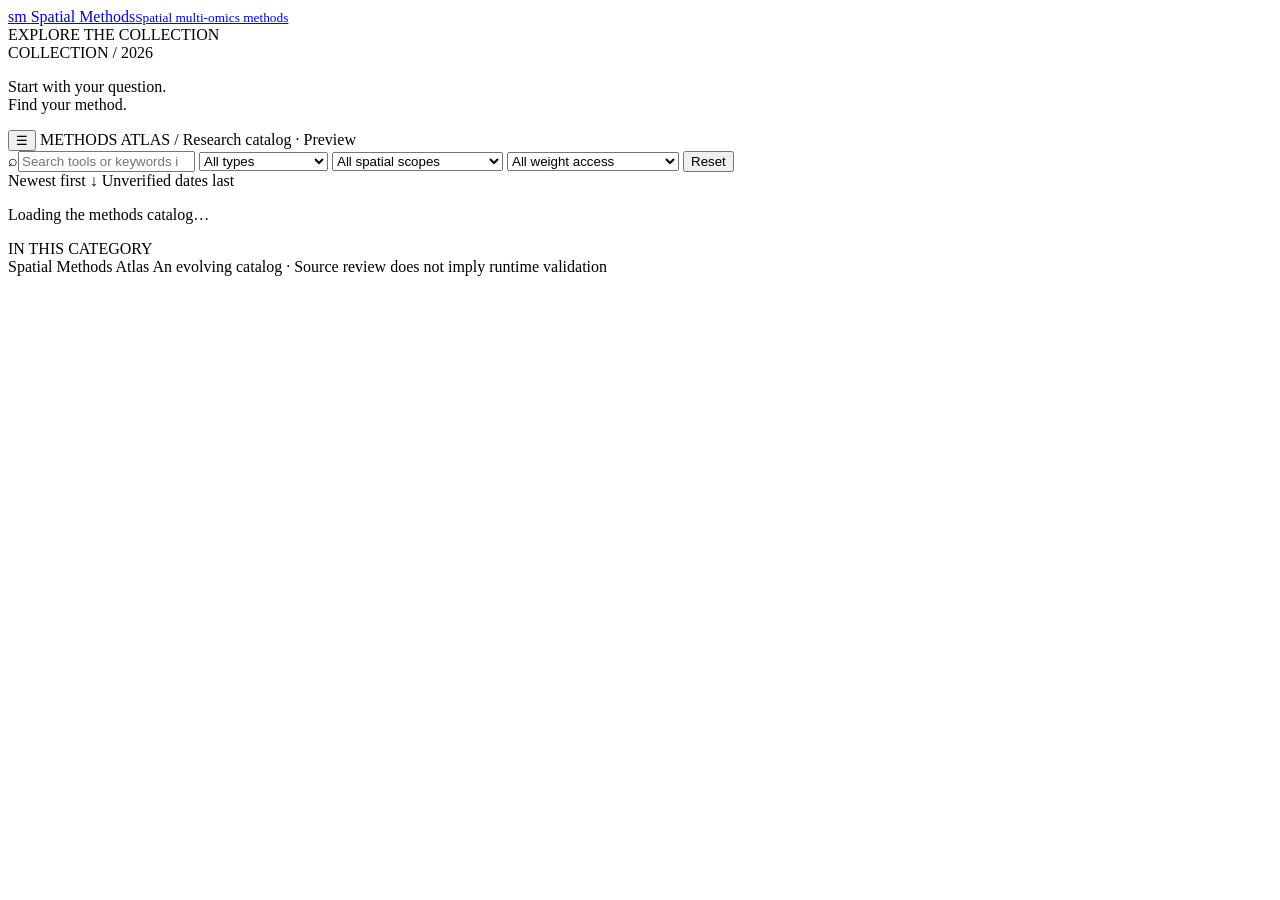
==== commit 71739928: "Use GitHub Pages base path" ====
--- a/index.html
+++ b/index.html
@@ -5,20 +5,20 @@
   <meta name="viewport" content="width=device-width,initial-scale=1">
   <title>Spatial Methods Atlas</title>
   <meta name="description" content="Explore spatial multi-omics tools and foundation models by analysis task.">
-  <link rel="icon" href="/assets/favicon.svg">
-  <link rel="stylesheet" href="/assets/style.css">
-  <script defer src="/assets/app.js"></script>
+  <link rel="icon" href="/spatial-methods-atlas-site/assets/favicon.svg">
+  <link rel="stylesheet" href="/spatial-methods-atlas-site/assets/style.css">
+  <script defer src="/spatial-methods-atlas-site/assets/app.js"></script>
   <meta property="og:title" content="Spatial Methods Atlas">
   <meta property="og:description" content="Explore spatial multi-omics methods, tools and foundation models.">
-  <meta property="og:image" content="https://spatial-methods-atlas.huxii2017.chatgpt.site/assets/og.png">
+  <meta property="og:image" content="https://huxii2017.github.io/spatial-methods-atlas-site/assets/og.png">
   <meta name="twitter:card" content="summary_large_image">
   <meta name="twitter:title" content="Spatial Methods Atlas">
   <meta name="twitter:description" content="Explore spatial multi-omics methods, tools and foundation models.">
-  <meta name="twitter:image" content="https://spatial-methods-atlas.huxii2017.chatgpt.site/assets/og.png">
+  <meta name="twitter:image" content="https://huxii2017.github.io/spatial-methods-atlas-site/assets/og.png">
 </head>
 <body>
   <aside id="sidebar">
-    <a class="brand" href="/tools/foundations/">
+    <a class="brand" href="/spatial-methods-atlas-site/tools/foundations/">
       <span class="brand-mark">s<span>m</span></span>
       <span>Spatial Methods<small>Spatial multi-omics methods</small></span>
     </a>
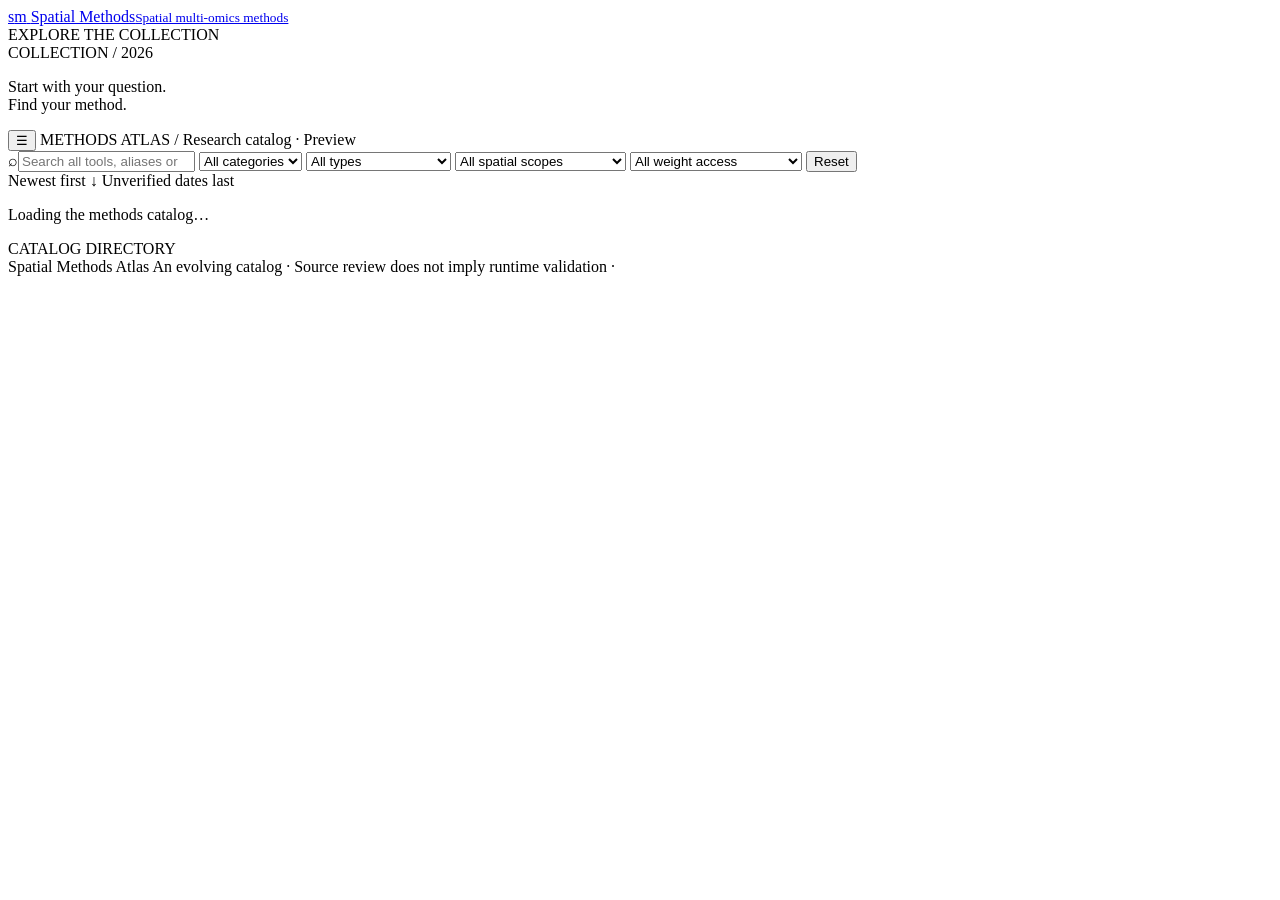
==== commit 4a4c6b0c: "Publish unified all-tools search index" ====
--- a/index.html
+++ b/index.html
@@ -6,8 +6,8 @@
   <title>Spatial Methods Atlas</title>
   <meta name="description" content="Explore spatial multi-omics tools and foundation models by analysis task.">
   <link rel="icon" href="/spatial-methods-atlas-site/assets/favicon.svg">
-  <link rel="stylesheet" href="/spatial-methods-atlas-site/assets/style.css">
-  <script defer src="/spatial-methods-atlas-site/assets/app.js"></script>
+  <link rel="stylesheet" href="/spatial-methods-atlas-site/assets/style.css?v=f83eb601d8fc">
+  <script defer src="/spatial-methods-atlas-site/assets/app.js?v=f83eb601d8fc"></script>
   <meta property="og:title" content="Spatial Methods Atlas">
   <meta property="og:description" content="Explore spatial multi-omics methods, tools and foundation models.">
   <meta property="og:image" content="https://huxii2017.github.io/spatial-methods-atlas-site/assets/og.png">
@@ -18,7 +18,7 @@
 </head>
 <body>
   <aside id="sidebar">
-    <a class="brand" href="/spatial-methods-atlas-site/tools/foundations/">
+    <a class="brand" href="/spatial-methods-atlas-site/tools/all/">
       <span class="brand-mark">s<span>m</span></span>
       <span>Spatial Methods<small>Spatial multi-omics methods</small></span>
     </a>
@@ -41,8 +41,9 @@
       <div class="catalog-layout">
         <div class="catalog-column">
           <div class="toolbar">
-            <label class="search"><span aria-hidden="true">⌕</span><input id="search" type="search" placeholder="Search tools or keywords in this category…" aria-label="Search this category"></label>
-            <select id="kind" aria-label="Entry type"><option value="">All types</option><option value="foundation_model">Foundation model</option><option value="method">Method</option><option value="toolkit">Toolkit</option><option value="workflow">Workflow</option><option value="component">Component</option></select>
+            <label class="search"><span aria-hidden="true">⌕</span><input id="search" type="search" placeholder="Search all tools, aliases or method descriptions…" aria-label="Search the catalog"></label>
+            <select id="module-filter" aria-label="Category"><option value="">All categories</option></select>
+            <select id="kind" aria-label="Entry type"><option value="">All types</option><option value="foundation_model">Foundation model</option><option value="foundation_model_application">Model application</option><option value="method">Method</option><option value="toolkit">Toolkit</option><option value="workflow">Workflow</option><option value="platform">Platform</option><option value="component">Component</option><option value="benchmark_resource">Benchmark resource</option></select>
             <select id="scope" aria-label="Spatial scope"><option value="">All spatial scopes</option><option value="direct">Spatial-native</option><option value="support">General-purpose support</option><option value="unknown">Scope unverified</option></select>
             <select id="access" aria-label="Weight access"><option value="">All weight access</option><option value="direct">Direct access</option><option value="gated">Approval / terms required</option><option value="unknown">Unverified</option></select>
             <button id="reset">Reset</button>
@@ -51,11 +52,11 @@
           <div id="cards"><p>Loading the methods catalog…</p></div>
         </div>
         <aside class="section-directory" aria-label="Sections in this category">
-          <div class="directory-kicker">IN THIS CATEGORY</div>
+          <div class="directory-kicker" id="directory-kicker">CATALOG DIRECTORY</div>
           <div class="contents" id="sections"></div>
         </aside>
       </div>
-      <footer>Spatial Methods Atlas <span>An evolving catalog · Source review does not imply runtime validation</span></footer>
+      <footer>Spatial Methods Atlas <span>An evolving catalog · Source review does not imply runtime validation · <b id="build-version"></b></span></footer>
     </main>
   </div>
   <dialog id="detail"><button class="close" aria-label="Close details">×</button><div id="detail-content"></div></dialog>
